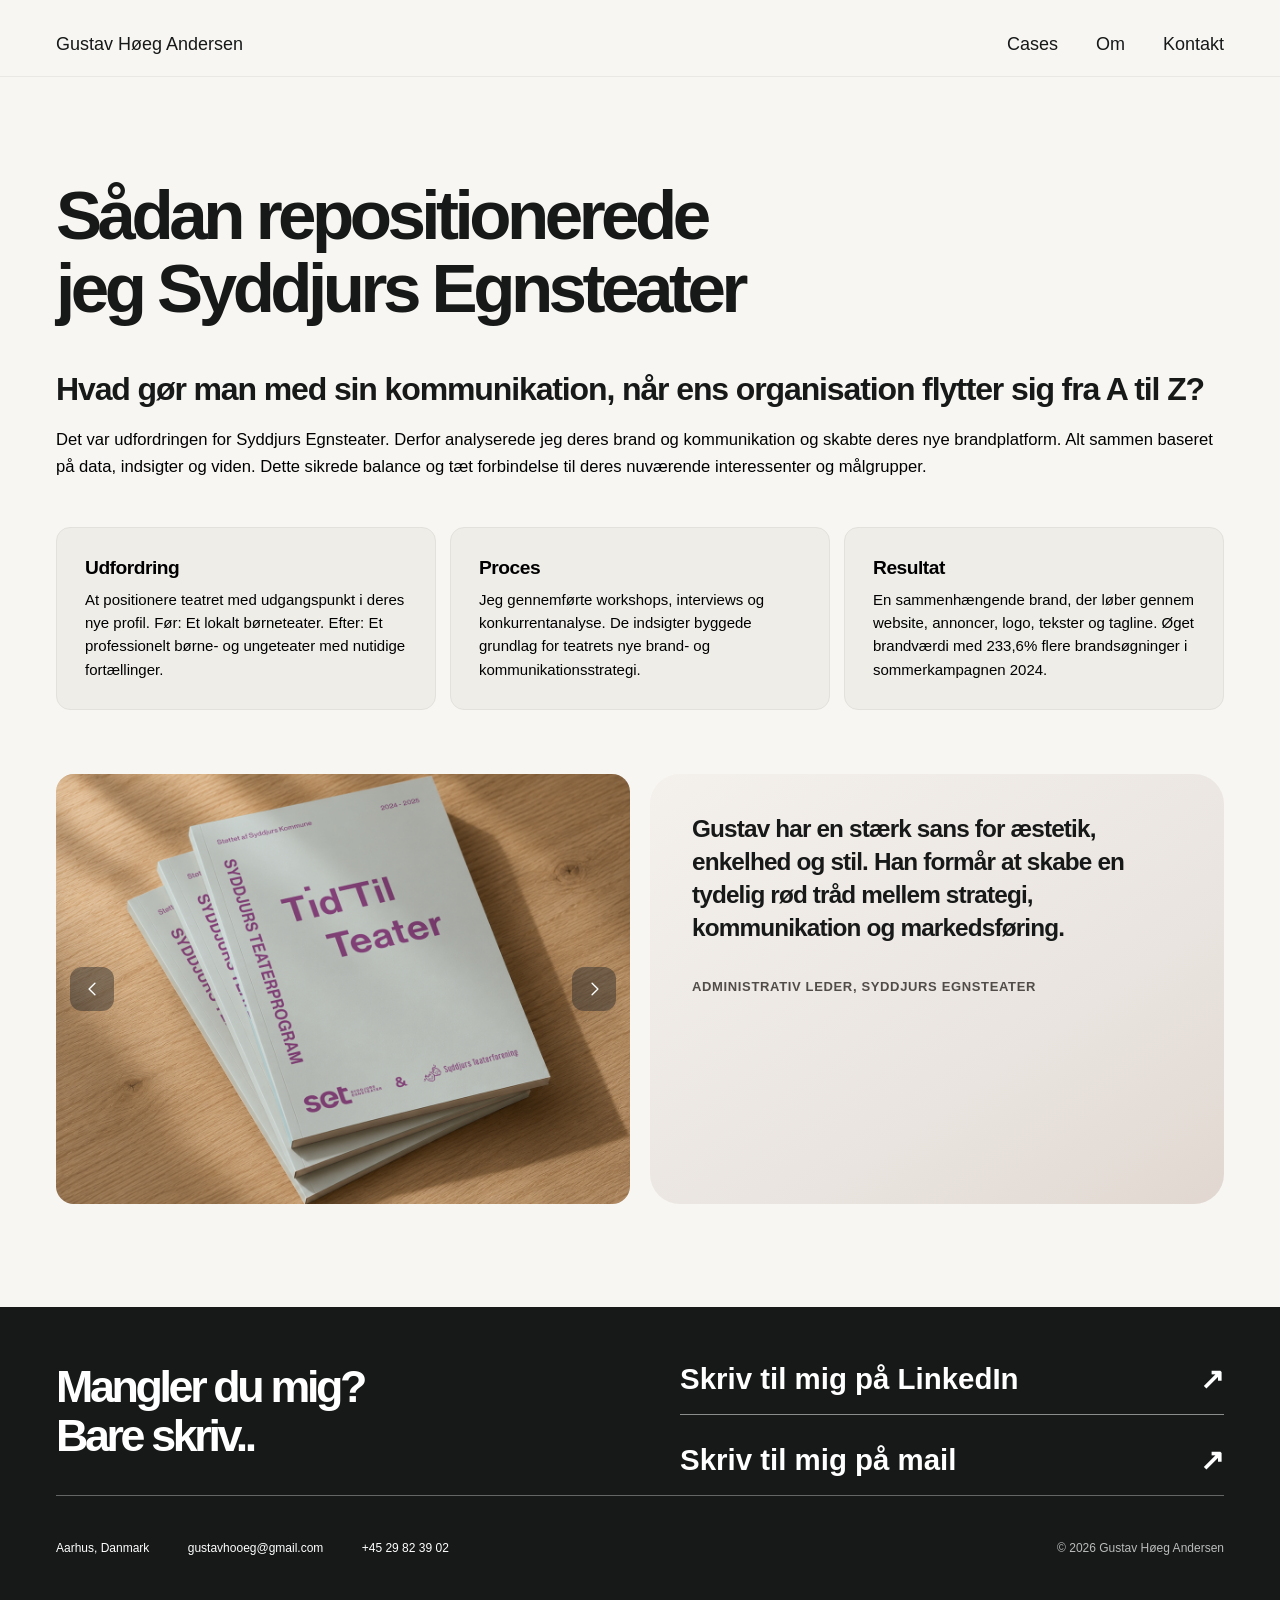
==== syddjurs-egnsteater.html @ 7c71680a "Add files via upload" ====
<!doctype html>
<html lang="da">
  <head>
    <meta charset="utf-8" />
    <meta name="viewport" content="width=device-width, initial-scale=1" />
    <meta name="theme-color" content="#f7f6f2" />
    <meta
      name="description"
      content="Case: Syddjurs Egnsteater – større synlighed og publikumsengagement."
    />
    <title>Syddjurs Egnsteater — Gustav Høeg Andersen</title>
    <link rel="stylesheet" href="styles.css" />
    <link rel="stylesheet" href="case-detail.css" />
    <link rel="stylesheet" href="case-gallery.css" />
    <script src="case-gallery.js" defer></script>
    <script src="script.js" defer></script>
  </head>
  <body>
    <a class="skip-link" href="#main">Gå til indhold</a>

    <!-- Samme header som på forsiden -->
    <header class="site-header">
      <div class="site-width header-inner">
        <a href="index.html" class="brand" aria-label="Gå til forsiden">
          <span class="brand-name">Gustav Høeg Andersen</span>
        </a>
        <button
          class="menu-toggle"
          type="button"
          aria-expanded="false"
          aria-controls="main-navigation"
          aria-label="Åbn menu"
        >
          <span></span><span></span>
        </button>
        <nav id="main-navigation" class="main-nav" aria-label="Hovednavigation">
          <a href="index.html#arbejde">Cases</a>
          <a href="om-mig.html">Om</a>
          <a href="#kontakt">Kontakt</a>
        </nav>
      </div>
    </header>

    <main id="main">
      <!-- Caseintroduktion: samme typografiske retning som heroen på forsiden -->

      <section
        class="case-detail-hero site-width"
        aria-labelledby="case-heading"
      >
        <h1 id="case-heading">
          Sådan repositionerede <br />
          jeg Syddjurs Egnsteater
        </h1>
        <p class="case-detail-intro"></p>
      </section>

      <!-- Fortælling og nøglepunkter: alt ligger før billed- og videogalleriet. -->
      <section
        class="case-detail-story site-width"
        aria-labelledby="case-story-heading"
      >
        <div class="case-detail-story__text">
          <h2 id="case-story-heading">
            Hvad gør man med sin kommunikation, når ens organisation flytter sig
            fra A til Z?
          </h2>
          <p>
            Det var udfordringen for Syddjurs Egnsteater. Derfor analyserede jeg
            deres brand og kommunikation og skabte deres nye brandplatform. Alt
            sammen baseret på data, indsigter og viden. Dette sikrede balance og
            tæt forbindelse til deres nuværende interessenter og målgrupper.
          </p>
        </div>
        <!-- Her kan du fortsætte din egen fortælling i flere <p>-afsnit. -->

        <div class="case-detail-highlights" aria-label="Projektet i korte træk">
          <article class="case-detail-highlight">
            <h3>Udfordring</h3>
            <p>
              At positionere teatret med udgangspunkt i deres nye profil. Før:
              Et lokalt børneteater. Efter: Et professionelt børne- og
              ungeteater med nutidige fortællinger.
            </p>
          </article>

          <article class="case-detail-highlight">
            <h3>Proces</h3>
            <p>
              Jeg gennemførte workshops, interviews og konkurrentanalyse. De
              indsigter byggede grundlag for teatrets nye brand- og
              kommunikationsstrategi.
            </p>
          </article>

          <article class="case-detail-highlight">
            <h3>Resultat</h3>
            <p>
              En sammenhængende brand, der løber gennem website, annoncer, logo,
              tekster og tagline. Øget brandværdi med 233,6% flere
              brandsøgninger i sommerkampagnen 2024.
            </p>
          </article>
        </div>
      </section>

      <!-- Billede og video: pladsholdere, som vi erstatter senere -->
      <section
        class="case-detail-media site-width"
        aria-label="Billeder og video fra projektet"
      >
        <img
          class="case-detail-image"
          src="assets\Syddjurs Egnsteater\set-katalog.png"
          alt="Kampagnemateriale fra Syddjurs Egnsteater"
        />
        <img
          class="case-detail-image"
          src="assets\Syddjurs Egnsteater\set-mulepose.jpg"
          alt="Kampagnemateriale fra Syddjurs Egnsteater"
        />

        <!-- SYDDJURS EGNSTEATER -->
        <figure class="voices-card">
          <blockquote>
            Gustav har en stærk sans for æstetik, enkelhed og stil. Han formår
            at skabe en tydelig rød tråd mellem strategi, kommunikation og
            markedsføring.
          </blockquote>

          <figcaption>Administrativ Leder, Syddjurs Egnsteater</figcaption>
        </figure>
      </section>

      <!-- Samme kontaktsektion og footer som på forsiden -->
      <section
        id="kontakt"
        class="contact-section"
        aria-labelledby="contact-heading"
      >
        <div class="site-width contact-cta-layout">
          <div class="contact-copy">
            <h2 id="contact-heading">Mangler du mig?<br />Bare skriv..</h2>
          </div>
          <div class="contact-cta-links">
            <a
              href="https://www.linkedin.com/in/gustav-h%C3%B8eg-andersen"
              target="_blank"
              rel="noopener noreferrer"
            >
              Skriv til mig på LinkedIn <span aria-hidden="true">↗</span>
            </a>
            <a href="mailto:gustavhooeg@gmail.com">
              Skriv til mig på mail <span aria-hidden="true">↗</span>
            </a>
          </div>
        </div>
        <footer class="site-footer site-width">
          <span>Aarhus, Danmark</span>
          <span>gustavhooeg@gmail.com</span>
          <span>+45 29 82 39 02</span>
          <span class="copyright"
            >© <span class="year">2026</span> Gustav Høeg Andersen</span
          >
        </footer>
      </section>
    </main>
  </body>
</html>
---- styles.css ----
/* ─── GHA. First prototype ────────────────────────────────────────────── */
:root {
  --cream: #f7f6f2;
  --cream-dark: #eae6df;
  --ink: #161918;
  --muted: #636762;
  --line: #d8d8d1;
  --green: #005940;
  --green-dark: #003c2e;
  --blue: #082bdd;
  --lime: #eff06a;
--font: 'Satoshi', Arial, sans-serif;
--sans: 'Satoshi', Arial, sans-serif;
--serif: 'Satoshi', Arial, sans-serif;
  --site-width: 1420px;
}
*, *::before, *::after { box-sizing: border-box; }
html { scroll-behavior: smooth; }
body { margin: 0; background: var(--cream); color: var(--ink); font-family: var(--font); -webkit-font-smoothing: antialiased; }
a { color: inherit; text-decoration: none; }
button, input, textarea { font: inherit; }
button, a { -webkit-tap-highlight-color: transparent; }
:focus-visible { outline: 3px solid #3d6ff2; outline-offset: 4px; }
.site-width { width: min(calc(100% - 112px), var(--site-width)); margin-inline: auto; }
.skip-link { position: absolute; z-index: 1000; top: -80px; left: 16px; background: white; padding: 12px; }
.skip-link:focus { top: 12px; }

/* Navigation */

.site-header {
  position: sticky;
  top: 0;
  z-index: 1000;

  background: rgba(247, 246, 242, 0.92);
  backdrop-filter: blur(16px);
  -webkit-backdrop-filter: blur(16px);

  border-bottom: 1px solid rgba(0, 0, 0, 0.06);
}


.header-inner {
  height: 76px;
  display: flex;
  align-items: center;
  justify-content: space-between;
  border-bottom: none;
   padding-top: 12px;
}

.brand { display: flex; gap: 22px; align-items: center; white-space: nowrap; }
.brand-mark { font-size: 30px; font-weight: 870; letter-spacing: -.09em; line-height: 1; }
.dot { color: var(--green); }
.brand-name {
  border-left: none;
  padding-left: 0;
  font-size: 18px;
  font-weight: 500;
  letter-spacing: normal;
}

.main-nav {display: flex; align-items: center; gap: 38px; font-size: 18px; font-weight: 500;}
.main-nav a:not(.nav-contact) { padding: 12px 0; position: relative; }
.main-nav a:not(.nav-contact)::after { content: ''; display: block; position: absolute; height: 2px; background: var(--green); left: 0; right: 100%; bottom: 7px; transition: right .2s ease; }
.main-nav a:not(.nav-contact):hover::after, .main-nav a[aria-current="page"]::after { right: 0; }
.nav-contact { background: var(--green); color: white; border-radius: 100px; padding: 13px 20px; transition: background .2s ease; }
.nav-contact:hover, .button-green:hover { background: var(--green-dark); }
.menu-toggle { display: none; }

/* Hero */
.hero {
  min-height: 800px;
  padding-block: 50px 70px;
  display: grid;
  grid-template-columns: minmax(0, 1.32fr) minmax(0, 1fr);
  column-gap: clamp(35px, 4vw, 65px);
  align-items: center;
}

.eyebrow, .section-label { text-transform: uppercase; letter-spacing: .155em; font-size: 11px; font-weight: 730; }
.eyebrow { display: flex; align-items: center; gap: 10px; margin-bottom: 35px; }
.small-line { display: inline-block; width: 26px; height: 2px; background: var(--green); }
.hero h1 {
  max-width: 740px;
  font-size: clamp(46px, 4.65vw, 70px);
  line-height: 1.11;
  letter-spacing: -.065em;
  font-weight: 790;
  margin: 0;
}
h1 em, h2 em { font-family: var(--serif); font-weight: 400; letter-spacing: -.055em; }
.punctuation { color: var(--green); }
.hero-intro {
  max-width: 690px;
  font-size: clamp(21px, 2.05vw, 30px);
  line-height: 1.45;
  letter-spacing: -.025em;
  color: #353535;
  margin: 42px 0 54px;
}

.hero-actions {
  display: flex;
  align-items: center;
  gap: 24px;
  flex-wrap: wrap;
}
.button { display: inline-flex; align-items: center; justify-content: center; gap: 28px; border-radius: 999px; padding: 17px 24px; font-size: 14px; font-weight: 680; border: 0; cursor: pointer; transition: transform .2s ease, background .2s ease; white-space: nowrap; }
.button:hover { transform: translateY(-2px); }
.button-green { color: #fff; background: var(--green); }

/* Kontaktknap i hero */

.hero-actions .button {
  padding: 20px 32px;
  border-radius: 12px;
  font-size: clamp(17px, 1.7vw, 24px);
  font-weight: 650;
  gap: 20px;
}

.hero-actions .button-green {
  background: #214b32;
  color: #fff;
}

.hero-actions .button-green:hover {
  background: #163a27;
}

.text-link { font-size: 14px; font-weight: 630; padding: 10px 0; border-bottom: 1px solid currentColor; }
.text-link span { padding-left: 7px; }
.hero-portrait-wrap {
  position: relative;
  width: min(100%, 455px);
  justify-self: end;
}
.portrait-frame {
  position: relative;
  z-index: 2;
  overflow: hidden;
  border-radius: 30px;
  background: transparent;
  height: clamp(450px, 40vw, px);
  transform: none;
  box-shadow: none;
  clip-path: none;
}
.portrait-frame img { display: block; width: 100%; height: 100%; object-fit: cover; object-position: 50% 40%; transform: none; clip-path: none; }
.portrait-accent, .portrait-caption, .hero-portrait-wrap::before, .hero-portrait-wrap::after, .portrait-frame::before, .portrait-frame::after { display: none !important; }


/* Brand / project name proof */
.brands-band { border-top: 1px solid var(--line); border-bottom: 1px solid var(--line); background: #f7f6f2; }
.brands-band .site-width { padding-block: 35px; }
.section-topline { display: flex; justify-content: space-between; align-items: baseline; gap: 25px; }
.section-topline h2 { margin: 0; }
.section-topline p { margin: 0; font: italic 16px var(--serif); color: #505851; }

.brands-list {
  display: grid;
  grid-template-columns: repeat(5, minmax(0, 1fr));
  gap: 0;
  align-items: stretch;
  margin-top: 0;
  width: 100%;
}


.brands-list span {
  position: relative;
  display: flex;
  align-items: center;
  justify-content: center;
  min-height: 50px;
  padding: 0 18px;
  border-right: none;
}


/* Lodrette skillelinjer mellem logoerne */
.brands-list span:not(:last-child)::after {
  content: "";
  position: absolute;
  right: 0;
  top: 50%;
  transform: translateY(-50%);
  width: 1px;
  height: 120px;
  background: #c8c8bf;
}


.brands-list span:first-child { padding-left: 0; }
.brands-list span:last-child { border: 0; padding-right: 0; }

/* Logoer i logovæggen */
.brands-list img {
  display: block;
  width: auto;
  max-width: 100%;
  height: 35px;
  object-fit: contain;
}

/* Numbers */
.numbers { padding-block: 87px 91px; display: grid; grid-template-columns: 1.35fr 1fr 1fr 1fr; gap: 28px; align-items: center; border-bottom: 1px solid var(--line); }
.numbers-intro { padding-right: 10px; }
.numbers-intro h2 { max-width: 390px; font-size: clamp(29px, 3.1vw, 49px); line-height: 1.1; letter-spacing: -.055em; margin: 18px 0 0; }
.number-cell { border-left: 1px solid #b9c0b8; min-height: 130px; padding-left: clamp(15px, 2.6vw, 45px); display: flex; flex-direction: column; justify-content: center; }
.number-cell strong { font: 400 clamp(58px, 6vw, 90px)/1 var(--serif); letter-spacing: -.09em; color: var(--green); }
.number-cell span { font-size: 12px; line-height: 1.5; margin-top: 13px; color: #545e57; }

/* Visual wall */
.work-section {
  padding-block: 0 30px;
  scroll-margin-top: 110px;
}
.work-heading-row { display: flex; justify-content: space-between; align-items: end; padding: 35px 0 40px; margin-bottom: 0; gap: 35px; }
.work-heading-row h2 { font-size: clamp(45px, 5.4vw, 78px); line-height: 1; letter-spacing: -.065em; margin: 0; }
.work-heading-row p { max-width: 340px; line-height: 1.5; color: #5d6760; font-size: 14px; margin: 0 0 5px; }
.work-grid { display: grid; grid-template-columns: repeat(12, minmax(0,1fr)); grid-auto-rows: 265px; gap: 12px; }
.work-tile { overflow: hidden; position: relative; isolation: isolate; display: flex; flex-direction: column; justify-content: space-between; padding: 25px 26px; border-radius: 8px; color: #fff; transition: transform .3s ease, filter .3s ease; }
.work-tile:hover { transform: translateY(-4px); filter: saturate(1.2); }
.work-tile h3 { z-index: 2; font: 400 clamp(32px, 3.3vw, 52px)/.98 var(--serif); letter-spacing: -.055em; margin: 0; }
.work-tile h3 i { font-weight: 400; }
.tile-type, .tile-index { z-index: 2; font-size: 11px; text-transform: uppercase; letter-spacing: .08em; font-weight: 660; }
.tile-index { text-align: right; opacity: .7; }
.tile-theatre { grid-column: span 5; background: linear-gradient(120deg, #270b15 0%, #552023 48%, #110c14 100%); }
.tile-theatre::before { content: ''; position: absolute; z-index: 0; inset: -10%; background: repeating-linear-gradient(90deg, #00000010 0, #ffffff12 24px, #00000012 50px, transparent 79px); filter: blur(13px); transform: rotate(-4deg); }
.tile-ocean { grid-column: span 4; background: radial-gradient(ellipse at 85% 80%, #9dc8bd 0%, transparent 55%), linear-gradient(145deg,#0e2e4b 10%,#3a798a 70%,#123650); }
.tile-ocean::after { content: ''; position: absolute; inset: 20% -30% -60% 0; border: 60px solid #bddad83d; border-radius: 50%; transform: rotate(-12deg); }
.tile-serenity { grid-column: span 3; background: linear-gradient(140deg, #c7d3cb 0%, #6e8573 48%, #1b3d31 100%); }
.tile-serenity::after { content: ''; position: absolute; width: 140%; height: 120%; left: -20%; top: 35%; background: #ffffff16; border-radius: 45%; transform: rotate(-23deg); }
.tile-hotel { grid-column: span 4; background: linear-gradient(150deg,#e4dac7 0%,#9c9589 80%); color: #1d2b23; }
.tile-vinkel { grid-column: span 3; background: #d1a7b9; color: #281b26; }
.tile-vinkel h3 { font-size: clamp(54px,5vw,78px); }
.mini-star { font: 400 38px var(--font); vertical-align: top; margin-left: 8px; }
.tile-artspace { grid-column: span 5; background: linear-gradient(125deg, #111b19, #275d51 55%, #070b09); }
.tile-artspace::after { content: ''; position: absolute; width: 60%; height: 140%; right: -15%; top: -15%; border: 2px solid #dad9cc68; border-radius: 50%; transform: rotate(35deg); }
.work-note { font-size: 12px; color: var(--muted); margin: 18px 0 0; }





/* ─── CASEOVERSIGT – 2 X 2 ─── */

.case-list {
  display: grid;
  grid-template-columns: repeat(2, minmax(0, 1fr));
  gap: 20px;
  width: 100%;
}

.case-item {
  display: block;
  padding: 30px;
  border: none;
  border-radius: 18px;
  overflow: hidden;
  background: #E9E4DF;
}

/* Lidt mere plads til teksten i højre kolonne */
.case-item:nth-child(even) {
  padding-left: 22px;
}

/* Indhold i hver case */
.case-content {
  display: flex;
  flex-direction: column;
  align-items: flex-start;
  min-height: 240px;
  min-width: 0;
}

/* Virksomhedsnavn */
.case-name {
  margin: 0 0 20px;
  font-size: 18px;
  font-weight: 650;
}

/* Caseoverskrift */
.case-title {
  max-width: 550px;
  margin: 0;
  font-size: clamp(28px, 2.7vw, 39px);
  font-weight: 750;
  letter-spacing: -0.05em;
  line-height: 1.1;
  color: #161918;
}

/* CTA – samme placering i alle fire felter */
.case-button {
  display: inline-flex;
  align-items: center;
  gap: 25px;
  margin-top: auto;
  padding: 12px 20px;
  border-radius: 11px;
  background: #003c2e;
  color: #fff;
  font-size: 14px;
  font-weight: 650;
}

.case-button span {
  font-size: 20px;
  line-height: 1;
}


.case-content {
  display: grid;
grid-template-columns: minmax(0, 1fr) 220px;
  grid-template-rows: auto 1fr auto;
  grid-template-areas:
    "name photo"
    "title photo"
    "button photo";
  gap: 14px 25px;
  min-height: 260px;
  min-width: 0;
  align-items: start;
}


.case-name {
  grid-area: name;
  margin: 0;
  font-size: 18px;
  font-weight: 650;
}

.case-title {
  grid-area: title;
  margin: 0;
  font-size: clamp(25px, 2.2vw, 34px);
  font-weight: 750;
  letter-spacing: -0.05em;
  line-height: 1.1;
}


.case-photo {
  display: block;
  grid-area: photo;
  width: 220px;
  height: 240px;
  min-height: 0;
  margin: 0;
  border-radius: 12px;
  background-color: #d9dfda;
  background-size: cover;
  background-position: center;
  background-repeat: no-repeat;
  align-self: center;
}

.case-photo--contribe {
  background-image: url("./assets/case-contribe.jpg");
}

.case-photo--kamstrup {
  background-image: url("./assets/case-kamstrup.png");
}

.case-photo--syddjurs {
  background-image: url("./assets/case-syddjurs.jpg");
}

.case-photo--artspace {
  background-image: url("./assets/case-aarhusartspace.jpg");
}


.case-photo img {
  display: block;
  width: 100%;
  height: 100%;
  object-fit: cover;
}

.case-button {
  grid-area: button;
  display: inline-flex;
  align-items: center;
  gap: 25px;
  justify-self: start;
  align-self: end;
  margin: 0;
  padding: 12px 20px;
  border-radius: 11px;
  background: #003c2e;
  color: #fff;
  font-size: 14px;
  font-weight: 650;
}

.case-button span {
  font-size: 20px;
  line-height: 1;
}


/* Mindre skærme */
@media (max-width: 850px) {
  .case-item {
    grid-template-columns: 1fr;
    gap: 25px;
  }

  .case-photo {
    height: 260px;
  }

  .case-title {
    font-size: 34px;
  }

  .case-button {
    margin-top: 10px;
  }
}


/* Quote */


/* ─── DET SIGER ANDRE ─── */

.voices-section {
  background: #f7f6f2;
  padding: 90px 0 110px;
}

/* Overskrift */
.voices-heading {
  margin: 0 0 50px;
  font-size: clamp(45px, 5vw, 72px);
  font-weight: 750;
  letter-spacing: -0.06em;
  line-height: 1.05;
}

/* Asymmetrisk layout */
.voices-grid {
  display: grid;
  grid-template-columns: 1fr 1fr;
  grid-template-rows: auto auto;
  gap: 20px;
  align-items: stretch;
}

/* Alle tre felter */
.voices-card {
  display: flex;
  flex-direction: column;
  justify-content: flex-start;
  min-width: 0;
  margin: 0;
  padding: 38px 42px;
  border-radius: 30px;

  background: linear-gradient(
    145deg,
    #f4f0ec 0%,
    #e9e4df 65%,
    #e1d7d0 100%
  );
}


/* Contribe – stort kort til højre */
.voices-card--large {
  grid-column: 2;
  grid-row: 1 / 3;
  min-height: 0;
}

/* Kamstrup – øverst til venstre */
.voices-grid > :nth-child(1) {
  grid-column: 1;
  grid-row: 1;
}

/* Syddjurs – nederst til venstre */
.voices-grid > :nth-child(2) {
  grid-column: 1;
  grid-row: 2;
}

/* Ens typografi på citaterne */
.voices-card blockquote,
.voices-placeholder {
  margin: 0;
  font-family: var(--font);
  font-size: clamp(23px, 1.9vw, 29px);
  font-weight: 600;
  letter-spacing: -0.035em;
  line-height: 1.36;
}

/* Afsender */
.voices-card figcaption,
.voices-caption {
  margin: 35px 0 0;
  padding: 0;
  font-size: 13px;
  font-weight: 650;
  letter-spacing: 0.05em;
  text-transform: uppercase;
  color: #514c48;
}

/* Kort på mindre skærme */
@media (max-width: 850px) {
  .voices-grid {
    grid-template-columns: 1fr;
    grid-template-rows: auto;
  }

  .voices-card,
  .voices-card--large {
    grid-row: auto;
    min-height: 300px;
    padding: 30px;
  }
}


.quote-area {
  background: #e9eee7;
  padding: 90px 0 75px;
  position: relative;
}


.quote-heading {
  font-size: clamp(36px, 4vw, 60px);
  font-weight: 750;
  letter-spacing: -0.05em;
  line-height: 1.1;
  margin: 0 0 45px;
}

.quote-grid { display: grid; grid-template-columns: .78fr 1.22fr; gap: 60px; align-items: start; }
.quote-title h2 { margin: 21px 0 0; font-size: clamp(33px, 3.5vw, 53px); line-height: 1.09; letter-spacing: -.06em; }
.quote-card { display: flex; flex-direction: column; justify-content: flex-start; margin: 0; padding: 7px 0 8px; position: relative; border: 0; }
.quote-mark { position: absolute; font: 100px var(--serif); line-height: 1; color: var(--green); opacity: .5; top: -60px; }
.quote-card p { font-family: var(--sans, Arial, sans-serif); font-size: clamp(22px, 2.1vw, 32px); font-style: italic; font-weight: 600; line-height: 1.35; letter-spacing: -.02em; margin: 0; }
.quote-card footer { margin-top: 20px; font-family: var(--sans, Arial, sans-serif); font-size: 12px; font-weight: 600; letter-spacing: .08em; text-transform: uppercase; opacity: .65; }

/* Little nudge */
.linkedin-nudge { min-height: 95px; display: flex; align-items: center; justify-content: flex-start; gap: 28px; border-bottom: 1px solid #d5d3cc; }
.nudge-icon { border: 1px solid #aabcb2; border-radius: 50%; width: 54px; height: 54px; display: grid; place-items: center; font-size: 29px; color: var(--green); }
.linkedin-nudge p { margin: 4px 0; }
.linkedin-nudge p:last-child { font-size: 18px; }
.linkedin-nudge a { margin-left: auto; font-weight: 680; border-bottom: 1px solid currentColor; padding-bottom: 4px; }

/* Optional secondary link block */
.linkedin-nudge .nudge-icon { display: none; }
.linkedin-nudge > div { text-align: left; }
.linkedin-nudge .section-label { display: block; width: fit-content; margin: 0 0 10px; text-align: left; }

/* Contact + footer */
.contact-section { color: #fff; background: #161918;; padding-top: 55px; overflow: hidden; }
.contact-grid { display: grid; grid-template-columns: .92fr 1.08fr; grid-template-areas: "intro form"; align-items: start; gap: 60px; padding-bottom: 100px; }
.contact-copy { grid-area: intro; }
.contact-copy h2 { font-size: clamp(50px, 5.2vw, 83px); line-height: 1; letter-spacing: -.075em; margin: 25px 0; }
.contact-copy h2 em { color: #e3e6cf; }
.contact-copy > p { font-size: 17px; line-height: 1.55; max-width: 430px; opacity: .85; }
.contact-mail { margin-top: 35px; font-size: 15px; display: inline-block; border-bottom: 1px solid #80b5a1; padding-bottom: 9px; }
.contact-form { display: flex; grid-area: form; flex-direction: column; gap: 19px; padding-top: 0; }
.contact-form label { font-size: 12px; font-weight: 630; display: flex; flex-direction: column; gap: 10px; }
.field-pair { display: grid; grid-template-columns: repeat(2,minmax(0,1fr)); gap: 15px; }
.contact-form input, .contact-form textarea { border: 1px solid #9db8aa; padding: 17px 16px; color: #fff; background: #ffffff08; border-radius: 5px; resize: vertical; outline: 0; width: 100%; transition: border-color .2s, background .2s; font-size: 14px; }
.contact-form input:focus, .contact-form textarea:focus { border-color: white; background: #ffffff16; }
.contact-form ::placeholder { color: #d5e1da; opacity: .72; }
.form-actions { display: flex; align-items: center; gap: 20px; justify-content: space-between; }
.form-actions p { max-width: 240px; line-height: 1.4; font-size: 11px; opacity: .75; margin: 0; }
.button-light { background: #f6f3e9; color: #123c30; }
.button-light:hover { background: #e4e5d5; }
.site-footer { min-height: 105px; border-top: 1px solid #ffffff55; display: flex; gap: clamp(20px,3vw,65px); align-items: center; font-size: 12px; }
.site-footer a:not(.footer-brand):hover { text-decoration: underline; }
.footer-brand { font-size: 28px; font-weight: 800; letter-spacing: -.08em; }
.copyright { opacity: .7; margin-left: auto; }

/* Main contact call-to-action links */
.contact-cta-layout { display: grid; grid-template-columns: 1fr 1fr; align-items: start; gap: 80px; }
.contact-cta-layout .contact-copy { grid-area: 1 / 1; }
.contact-cta-layout .contact-cta-links { grid-area: 1 / 2; }
.contact-cta-layout .contact-copy h2 { font-size: clamp(40px, 3.5vw, 60px); line-height: 1.1; margin: 0; }
.contact-cta-links { display: flex; flex-direction: column; gap: 28px; margin-top: 0; }
.contact-cta-links a { display: flex; justify-content: space-between; align-items: center; gap: 20px; padding-bottom: 18px; border-bottom: 1px solid rgba(255,255,255,.5); color: #fff; text-decoration: none; font-size: clamp(21px, 2.3vw, 32px); font-weight: 600; }
.contact-cta-links a:last-child { border-bottom: none; }
.contact-cta-links a:hover { opacity: .65; }

/* About page */
.about-hero { min-height: 670px; display: grid; grid-template-columns: 1fr .74fr; gap: 13%; align-items: center; padding-block: 90px 110px; }
.about-text h1 { font-size: clamp(70px, 8vw, 122px); line-height: .94; letter-spacing: -.075em; margin: 32px 0; }
.about-text .about-lead { font-size: clamp(24px, 2.4vw, 35px); line-height: 1.25; font-weight: 500; letter-spacing: -.035em; }
.about-text p:not(.about-lead) { max-width: 600px; font-size: 17px; line-height: 1.6; color: #4c5851; margin-bottom: 25px; }
.about-photo { border-radius: 48% 45% 23% 40% / 30% 23% 45% 38%; overflow: hidden; max-height: 550px; }
.about-photo img { width: 100%; display: block; height: 100%; object-fit: cover; }
.about-facts { border-top: 1px solid var(--line); display: grid; grid-template-columns: 1fr 1fr; gap: 12%; padding-block: 100px; }
.about-facts h2 { font-size: clamp(42px, 4.2vw, 65px); line-height: 1.05; letter-spacing: -.06em; margin: 20px 0 0; }
.about-facts p { font-size: 19px; line-height: 1.52; margin-top: 0; }
.about-pillars { padding-bottom: 135px; }
.pillar-grid { margin-top: 28px; display: grid; grid-template-columns: repeat(3,1fr); border-top: 1px solid var(--line); }
.pillar-grid article { padding: 36px 45px 28px 0; }
.pillar-grid article + article { border-left: 1px solid var(--line); padding-left: 45px; }
.pillar-grid article span { color: var(--green); font: 28px var(--serif); }
.pillar-grid article h3 { font-size: 27px; letter-spacing: -.035em; margin: 23px 0 12px; }
.pillar-grid article p { max-width: 340px; line-height: 1.6; color: #59625d; }
.about-outro { background: #004733; padding-block: 90px; color: white; }
.about-outro h2 { font-size: clamp(44px,5vw,70px); line-height: 1.03; letter-spacing: -.055em; margin: 24px 0; }
.about-outro em { color: #dce5dd; }
.about-footer { background: #003b2c; color: #fff; }
.about-footer .site-width { display: flex; justify-content: space-between; align-items: center; gap: 30px; min-height: 85px; font-size: 12px; }
.about-footer .site-width a:first-child { font-size: 22px; font-weight: 820; }


/* Ydelsessektion – spacing */

.expertise-section {
  padding: 35px 0 0px;
  background: #f7f6f2;
}

/* Streg over introduktionsteksten */
.expertise-intro {
  display: block;
  width: 100%;
  padding-top: 0px;
  margin-bottom: 15px;
}

/* Fjern ekstra luft efter sidste afsnit */
.expertise-lead p:last-child {
  margin-bottom: 0;
}

.expertise-tags {
  display: flex;
  flex-wrap: wrap;
  gap: 10px;
  margin-top: 0;
}

/* Introduktion – fuld bredde */

.expertise-intro {
  display: block;
  width: 100%;
  margin-bottom: 55px;
}

.expertise-intro .expertise-lead {
  display: block;
  width: 100%;
  max-width: none;
  font-size: clamp(17px, 1.5vw, 21px);
  line-height: 1.5;
}

.expertise-intro .expertise-lead p {
  width: 100%;
  max-width: none;
}


.expertise-intro h2 {
  margin: 0px 0 35px;
  font-size: clamp(48px, 5.5vw, 86px);
  line-height: 1.02;
  letter-spacing: -.055em;
}

.expertise-lead {
  max-width: 520px;
  font-size: clamp(17px, 1.5vw, 21px);
  line-height: 1.5;
}

.expertise-lead p {
  margin: 0 0 20px;
}

/* De tre bokse */

.expertise-cards {
  display: grid;
  grid-template-columns: repeat(3, minmax(0, 1fr));
  gap: 16px;
}

.expertise-card {
  min-height: 400px;
  padding: 30px;
  display: flex;
  flex-direction: column;
  background: #eeece6;
  border-radius: 5px;
}

.expertise-card:nth-child(2) {
  background: #e9eeec;
}

.expertise-card:nth-child(3) {
  background: #eae8e3;
}

.expertise-number {
  font-size: 11px;
  font-weight: 700;
  letter-spacing: .09em;
  margin-bottom: 24px;
}

.expertise-card h3 {
  font-size: clamp(26px, 2.6vw, 39px);
  line-height: 1.1;
  letter-spacing: -.04em;
  margin: 0;
}

.expertise-card p {
  font-size: 16px;
  line-height: 1.55;
  margin: auto 0 0;
  padding-top: 48px;
}

/* Kompetencer */

.expertise-skills {
  margin: 0 0 38px;
  padding-top: 22px;
}

.expertise-tags {
  display: flex;
  flex-wrap: wrap;
  gap: 10px;
  margin-top: 0;
}

.expertise-tags span {
  padding: 9px 14px;
  border: 1px solid #c9c9c3;
  border-radius: 30px;
  font-size: 13px;
  font-weight: 500;
}

@media (max-width: 1150px) {
  .site-width { width: min(calc(100% - 70px), var(--site-width)); }
  .hero { grid-template-columns: 1.15fr .85fr; gap: 38px; }
  .hero h1 { font-size: clamp(49px,5.2vw,73px); }
  .portrait-frame { height: 470px; }
  .numbers { gap: 10px; }
}
@media (max-width: 850px) {
  .site-width { width: min(calc(100% - 44px), var(--site-width)); }
  .header-inner { height: 78px; }
  .hero { min-height: 0; padding-block: 72px; gap: 56px; grid-template-columns: 1fr; }
  .hero h1 { font-size: clamp(53px, 9vw, 86px); max-width: 730px; }
  .hero-intro { max-width: 650px; }
  .hero-portrait-wrap { justify-self: center; width: 72%; }
  .portrait-frame { height: auto; aspect-ratio: 1.1; }
  .portrait-frame img { object-position: center 34%; }
  .numbers { grid-template-columns: 1fr 1fr; gap: 38px; }
  .numbers-intro { align-self: center; }
  .number-cell { min-height: 100px; }
  .work-grid { grid-auto-rows: 235px; }
  .work-tile { grid-column: span 6; }
  .work-heading-row { align-items: start; }
  .quote-grid { grid-template-columns: 1fr; gap: 60px; }
  .contact-grid { grid-template-columns: 1fr; grid-template-areas: "intro" "form"; gap: 35px; }
  .contact-cta-layout { grid-template-columns: 1fr; gap: 35px; }
  .contact-cta-layout .contact-copy { grid-area: 1 / 1; }
  .contact-cta-layout .contact-cta-links { grid-area: 2 / 1; }
  .brands-list { grid-template-columns: repeat(2, minmax(0, 1fr)); }
  .expertise-section { padding: 60px 0 35px; }
  .expertise-intro { grid-template-columns: 1fr; gap: 25px; }
  .expertise-cards { grid-template-columns: 1fr; }
  .expertise-card { min-height: 300px; }
  .site-footer { flex-wrap: wrap; gap: 25px; padding-block: 26px; }
  .about-hero { grid-template-columns: 1fr; gap: 60px; padding-block: 76px; }
  .about-photo { width: 55%; max-height: 460px; }
  .about-facts { gap: 7%; }
@media (max-width: 600px) {
  .site-width { width: calc(100% - 36px); }
  .header-inner { height: 72px; }
  .brand-mark { font-size: 27px; }
  .brand-name { padding-left: 13px; margin-left: 0; font-size: 11px; }
  .brand { gap: 13px; }
  .menu-toggle { display: flex; width: 44px; height: 44px; border: 1px solid #c1c7c1; border-radius: 50%; background: none; align-items: center; justify-content: center; flex-direction: column; gap: 5px; cursor: pointer; }
  .menu-toggle span { width: 18px; height: 1.5px; background: var(--ink); }
  .main-nav { display: none; background: var(--cream); position: absolute; top: 72px; left: 0; right: 0; flex-direction: column; align-items: stretch; gap: 8px; padding: 15px 20px 25px; border-bottom: 1px solid var(--line); box-shadow: 0 15px 20px #00000008; }
  .main-nav.is-open { display: flex; }
  .main-nav a { padding: 15px !important; }
  .main-nav a.nav-contact { text-align: center; }
  .hero { padding-block: 49px 76px; gap: 45px; }
  .eyebrow { font-size: 9px; gap: 7px; margin-bottom: 24px; line-height: 1.5; }
  .hero h1 { font-size: clamp(45px, 12vw, 64px); }
  .hero-intro { font-size: 16px; margin: 24px 0; }
  .hero-actions { gap: 20px; }
  .button { padding: 15px 19px; font-size: 13px; }
  .hero-portrait-wrap { width: 87%; }
  .portrait-frame { aspect-ratio: .98; }
  .section-topline { flex-direction: column; gap: 9px; }
  .brands-list { grid-template-columns: repeat(2,minmax(0,1fr)); row-gap: 0; margin-top: 0; }
  .brands-list span { border: 0; border-bottom: 1px solid var(--line); min-height: 61px; font-size: 13px; }
  .brands-list span:nth-child(odd) { border-right: 1px solid var(--line); }
  .brands-list span:last-child { border-bottom: 0; }
  .numbers { padding-block: 65px; grid-template-columns: repeat(2,1fr); gap: 25px; }
  .numbers-intro h2 { font-size: 37px; }
  .number-cell { min-height: 110px; padding-left: 15px; }
  .number-cell strong { font-size: 58px; }
  .number-cell span { font-size: 11px; }
  .work-section { padding-block: 0 80px; }
  .work-heading-row { display: block; }
  .work-heading-row h2 { font-size: 54px; }
  .work-heading-row p { margin: 22px 0 0; }
  .work-grid { grid-template-columns: repeat(2,1fr); grid-auto-rows: 195px; gap: 8px; }
  .work-tile { grid-column: span 1; padding: 16px; }
  .work-tile h3 { font-size: 30px; }
  .tile-ocean h3 { font-size: 24px; }
  .tile-vinkel h3 { font-size: 32px; }
  .tile-type, .tile-index { font-size: 9px; }
  .quote-title h2 { font-size: 38px; }
  .quote-card p { font-size: 22px; }
  .linkedin-nudge { padding-block: 25px; align-items: flex-start; flex-wrap: wrap; min-height: auto; }
  .linkedin-nudge a { margin-left: 80px; }
  .contact-grid { padding-bottom: 60px; }
  .contact-copy h2 { font-size: 54px; }
  .field-pair { grid-template-columns: 1fr; }
  .form-actions { align-items: flex-start; flex-direction: column; }
  .site-footer { justify-content: space-between; align-items: flex-start; }
  .copyright { width: 100%; margin-left: 0; }
  .about-hero { padding-block: 57px; }
  .about-text h1 { font-size: 74px; }
  .about-text .about-lead { font-size: 26px; }
  .about-photo { width: 86%; }
  .about-facts { grid-template-columns: 1fr; padding-block: 65px; gap: 22px; }
  .about-facts h2 { font-size: 45px; }
  .about-facts p { font-size: 17px; }
  .pillar-grid { grid-template-columns: 1fr; }
  .pillar-grid article, .pillar-grid article + article { border-left: 0; border-bottom: 1px solid var(--line); padding: 28px 0; }
  .about-pillars { padding-bottom: 75px; }
  .about-outro { padding-block: 70px; }
  .about-footer .site-width { flex-wrap: wrap; padding-block: 20px; gap: 20px; }
}
@media (max-width: 768px) {
  .quote-grid { gap: 40px; }
}

@media (prefers-reduced-motion: reduce) {
  html { scroll-behavior: auto; }
  *, *::before, *::after { animation-duration: .01ms !important; transition-duration: .01ms !important; }
}
---- case-detail.css ----
/* Fælles styling for alle fire caseundersider. Ændrer ikke forsidens styling. */

.case-detail-hero {
  padding-top: clamp(70px, 8vw, 115px);
  padding-bottom: 10px;
}

.case-detail-hero h1 {
  max-width: 1100px;
  margin: 0;
  font-size: clamp(50px, 5.4vw, 82px);
  font-weight: 790;
  line-height: 1.05;
  letter-spacing: -0.065em;
}

.case-detail-intro {
  max-width: 850px;
  margin: 35px 0 0;
  color: #000000;
  font-size: clamp(21px, 2.05vw, 30px);
  line-height: 1.45;
  letter-spacing: -0.025em;
}

/* Fortælling og kort – kan genbruges på alle caseundersider. */
.case-detail-story {
  padding-bottom: clamp(40px, 5vw, 64px);
}

.case-detail-story__text {
  max-width: 1200px;
}

.case-detail-story__text h2 {
  margin: 0 0 18px;
  font-size: clamp(26px, 2.6vw, 32px);
  font-weight: 700;
  line-height: 1.2;
  letter-spacing: -0.035em;
}

.case-detail-story__text p {
  margin: 0 0 18px;
  color: #000000;
  font-size: clamp(16px, 1.3vw, 18px);
  line-height: 1.65;
  letter-spacing: 0;
}

.case-detail-story__text p:last-child {
  margin-bottom: 0;
}

.case-detail-highlights {
  display: grid;
  grid-template-columns: repeat(3, minmax(0, 1fr));
  gap: 14px;
  margin-top: clamp(30px, 4vw, 46px);
}

.case-detail-highlight {
  min-width: 0;
  padding: clamp(20px, 2.2vw, 28px);
  background: #eeede8;
  border: 1px solid #e3e1db;
  border-radius: 14px;
}

.case-detail-highlight__number {
  display: block;
  margin-bottom: 20px;
  color: #74786e;
  font-size: 12px;
  font-weight: 600;
  letter-spacing: 0.05em;
}

.case-detail-highlight h3 {
  margin: 0 0 9px;
  color: #000000;
  font-size: clamp(18px, 1.5vw, 21px);
  font-weight: 700;
  line-height: 1.2;
  letter-spacing: -0.025em;
}

.case-detail-highlight p {
  margin: 0;
  color: #000000;
  font-size: 15px;
  line-height: 1.55;
}

.case-detail-media {
  display: grid;
  grid-template-columns: repeat(2, minmax(0, 1fr));
  gap: 20px;
  padding-bottom: clamp(75px, 8vw, 115px);
}

.case-detail-image {
  display: block;
  width: 100%;
  aspect-ratio: 4 / 3;
  object-fit: cover;
  border-radius: 18px;
}

.case-detail-placeholder {
  aspect-ratio: 4 / 3;
  min-width: 0;
  border-radius: 18px;
  padding: clamp(20px, 3vw, 35px);
  display: flex;
  flex-direction: column;
  justify-content: space-between;
}

.case-detail-placeholder--image {
  background: #e9e4df;
  color: #161918;
}

.case-detail-placeholder--video {
  background: #202522;
  color: #fff;
}

.case-detail-placeholder__type {
  font-size: 12px;
  font-weight: 700;
  letter-spacing: 0.09em;
}

.case-detail-placeholder__caption {
  font-size: clamp(18px, 1.5vw, 24px);
  font-weight: 580;
  letter-spacing: -0.025em;
}

.case-detail-placeholder__play {
  align-self: center;
  display: grid;
  place-items: center;
  width: 68px;
  height: 68px;
  border: 1px solid rgba(255, 255, 255, 0.6);
  border-radius: 50%;
  font-size: 23px;
  padding-left: 4px;
}

/* Tilpasning til smallere skærme – ændrer kun casens egen styling */
@media (max-width: 750px) {
  .case-detail-hero { padding-top: 70px; padding-bottom: 36px; }
  .case-detail-highlights { grid-template-columns: 1fr; gap: 12px; }
  .case-detail-highlight { padding: 20px 22px; }
  .case-detail-highlight__number { margin-bottom: 10px; }
  .case-detail-media { grid-template-columns: 1fr; gap: 15px; padding-bottom: 95px; }
  .case-detail-placeholder { aspect-ratio: 4 / 3; }
}
---- case-gallery.css ----
/* ÉT synligt billede ad gangen på caseundersiderne.
   Ingen regler for forsiden eller .case-item / .case-photo. */
.case-detail-media .case-gallery-slider {
  position: relative;
  width: 100%;
  min-width: 0;
  aspect-ratio: 4 / 3;
  overflow: hidden;
  border-radius: 18px;
  background: #e9e4df;
}

.case-gallery-slider__stage,
.case-gallery-slider__open {
  display: block;
  width: 100%;
  height: 100%;
}

.case-gallery-slider__stage {
  position: relative;
  overflow: hidden;
  touch-action: pan-y pinch-zoom;
}

.case-gallery-slider__open {
  position: absolute;
  inset: 0;
  appearance: none;
  border: 0;
  padding: 0;
  margin: 0;
  background: transparent;
  cursor: zoom-in;
}

.case-gallery-slider__open[hidden] {
  display: none;
}

.case-detail-media .case-gallery-slider .case-detail-image {
  display: block;
  width: 100%;
  height: 100%;
  aspect-ratio: auto;
  object-fit: cover;
  object-position: center;
  border-radius: 0;
  pointer-events: none;
}

/* Pilene ligger midt på billedets højde – én i hver side. */
.case-gallery-slider__arrow {
  appearance: none;
  position: absolute;
  z-index: 2;
  top: 50%;
  transform: translateY(-50%);
  display: grid;
  place-items: center;
  width: 44px;
  height: 44px;
  border: 0;
  border-radius: 12px;
  background: rgba(45, 45, 45, .48);
  color: #fff;
  padding: 0;
  transition: background-color 180ms ease, scale 180ms ease;
  line-height: 1;
  cursor: pointer;
}
.case-gallery-slider__arrow--prev { left: 14px; }
.case-gallery-slider__arrow--next { right: 14px; }
.case-gallery-slider__arrow[hidden] { display: none; }


.case-gallery-slider__arrow:focus-visible,
.case-gallery-slider__open:focus-visible {
  outline: 3px solid #27684c;
  outline-offset: -4px;
}

/* Hvis kun galleriet er i sektionen, centreres den ene boks. */
.case-detail-media > .case-gallery-slider:only-child {
  grid-column: 1 / -1;
  max-width: 760px;
  justify-self: center;
}

/* Valgfri stor visning ved klik på selve billedet. */
.case-lightbox {
  position: fixed;
  inset: 0;
  box-sizing: border-box;
  width: min(1260px, calc(100vw - 32px));
  max-width: none;
  max-height: calc(100dvh - 32px);
  margin: auto;
  padding: 54px 64px 26px;
  border: 0;
  border-radius: 18px;
  background: #161918;
  color: #fff;
  overflow: hidden;
}
.case-lightbox::backdrop { background: rgba(0, 0, 0, .85); }
.case-lightbox[open] {
  display: flex;
  align-items: center;
  justify-content: center;
}
.case-lightbox__figure {
  min-width: 0;
  margin: 0;
  text-align: center;
  touch-action: pan-y;
}
.case-lightbox__image {
  display: block;
  max-width: 100%;
  max-height: calc(100dvh - 150px);
  width: auto;
  height: auto;
  margin-inline: auto;
  object-fit: contain;
}
.case-lightbox__close,
.case-lightbox__arrow {
  appearance: none;
  border: 0;
  background: transparent;
  color: #fff;
  cursor: pointer;
}
.case-lightbox__close {
  position: absolute;
  top: 12px;
  right: 18px;
  font-size: 32px;
  line-height: 1;
  padding: 6px 8px;
}
.case-lightbox__arrow {
  position: absolute;
  top: 50%;
  transform: translateY(-50%);
  display: grid;
  place-items: center;
  width: 44px;
  height: 44px;
  padding: 0;
  border-radius: 12px;
  background: rgba(45, 45, 45, .48);
  z-index: 2;
  transition: background-color 180ms ease, scale 180ms ease;
  line-height: 1;
}
.case-lightbox__arrow--prev { left: 9px; }
.case-lightbox__arrow--next { right: 9px; }
.case-lightbox__arrow[hidden] { display: none; }
.case-lightbox__close:focus-visible,
.case-lightbox__arrow:focus-visible {
  outline: 2px solid #fff;
  outline-offset: 2px;
  border-radius: 5px;
}

@media (max-width: 650px) {
  .case-gallery-slider__arrow { width: 44px; height: 44px; }
  .case-gallery-slider__arrow--prev { left: 9px; }
  .case-gallery-slider__arrow--next { right: 9px; }
  .case-lightbox {
    width: calc(100vw - 16px);
    padding: 48px 52px 22px;
    border-radius: 10px;
  }
  .case-lightbox__arrow { width: 44px; height: 44px; }
  .case-lightbox__arrow--prev { left: 3px; }
  .case-lightbox__arrow--next { right: 3px; }
  .case-lightbox__close { right: 9px; }
}

.case-gallery-slider__arrow svg, .case-lightbox__arrow svg { display: block; pointer-events: none; }
@media (hover: hover) {
  .case-gallery-slider__arrow:hover, .case-lightbox__arrow:hover { background: rgba(45, 45, 45, .48); }
}
.case-gallery-slider__arrow:active, .case-lightbox__arrow:active { scale: .95; }
@media (prefers-reduced-motion: reduce) {
  .case-gallery-slider__arrow, .case-lightbox__arrow { transition: none; }
}

/* Neutral, transparent navigation med præcist centrerede pile. */
.case-detail-media .case-gallery-slider__arrow,
.case-lightbox .case-lightbox__arrow {
  box-sizing: border-box;
  display: grid;
  place-items: center;
  padding: 0;
  margin: 0;
  border: 0;
  border-radius: 12px;
  background: rgba(45, 45, 45, .48);
  color: #fff;
  line-height: 1;
}
.case-detail-media .case-gallery-slider__arrow:is(:hover, :active, :focus-visible),
.case-lightbox .case-lightbox__arrow:is(:hover, :active, :focus-visible) {
  background: rgba(45, 45, 45, .48);
  color: #fff;
}
.case-detail-media .case-gallery-slider__arrow[hidden],
.case-lightbox .case-lightbox__arrow[hidden] { display: none; }
.case-gallery-slider__arrow svg,
.case-lightbox__arrow svg {
  position: absolute;
  top: 50%;
  left: 50%;
  transform: translate(-50%, -50%);
  width: 20px;
  height: 20px;
  margin: 0;
  padding: 0;
  display: block;
  pointer-events: none;
}

/* Sort hover på enheder med mus; pilen forbliver centreret. */
@media (hover: hover) {
  .case-detail-media .case-gallery-slider__arrow:hover,
  .case-lightbox .case-lightbox__arrow:hover {
    background: #000;
    color: #fff;
  }
}

.case-gallery-slider__arrow svg,
.case-lightbox__arrow svg {
  top: 50%;
  left: 50%;
  transform: translate(-50%, -50%);
}

.case-gallery-slider__arrow--next svg,
.case-lightbox__arrow--next svg {
  margin-left: 0.5px;
}

.case-gallery-slider__arrow--prev svg,
.case-lightbox__arrow--prev svg {
  margin-left: -0.5px;
}
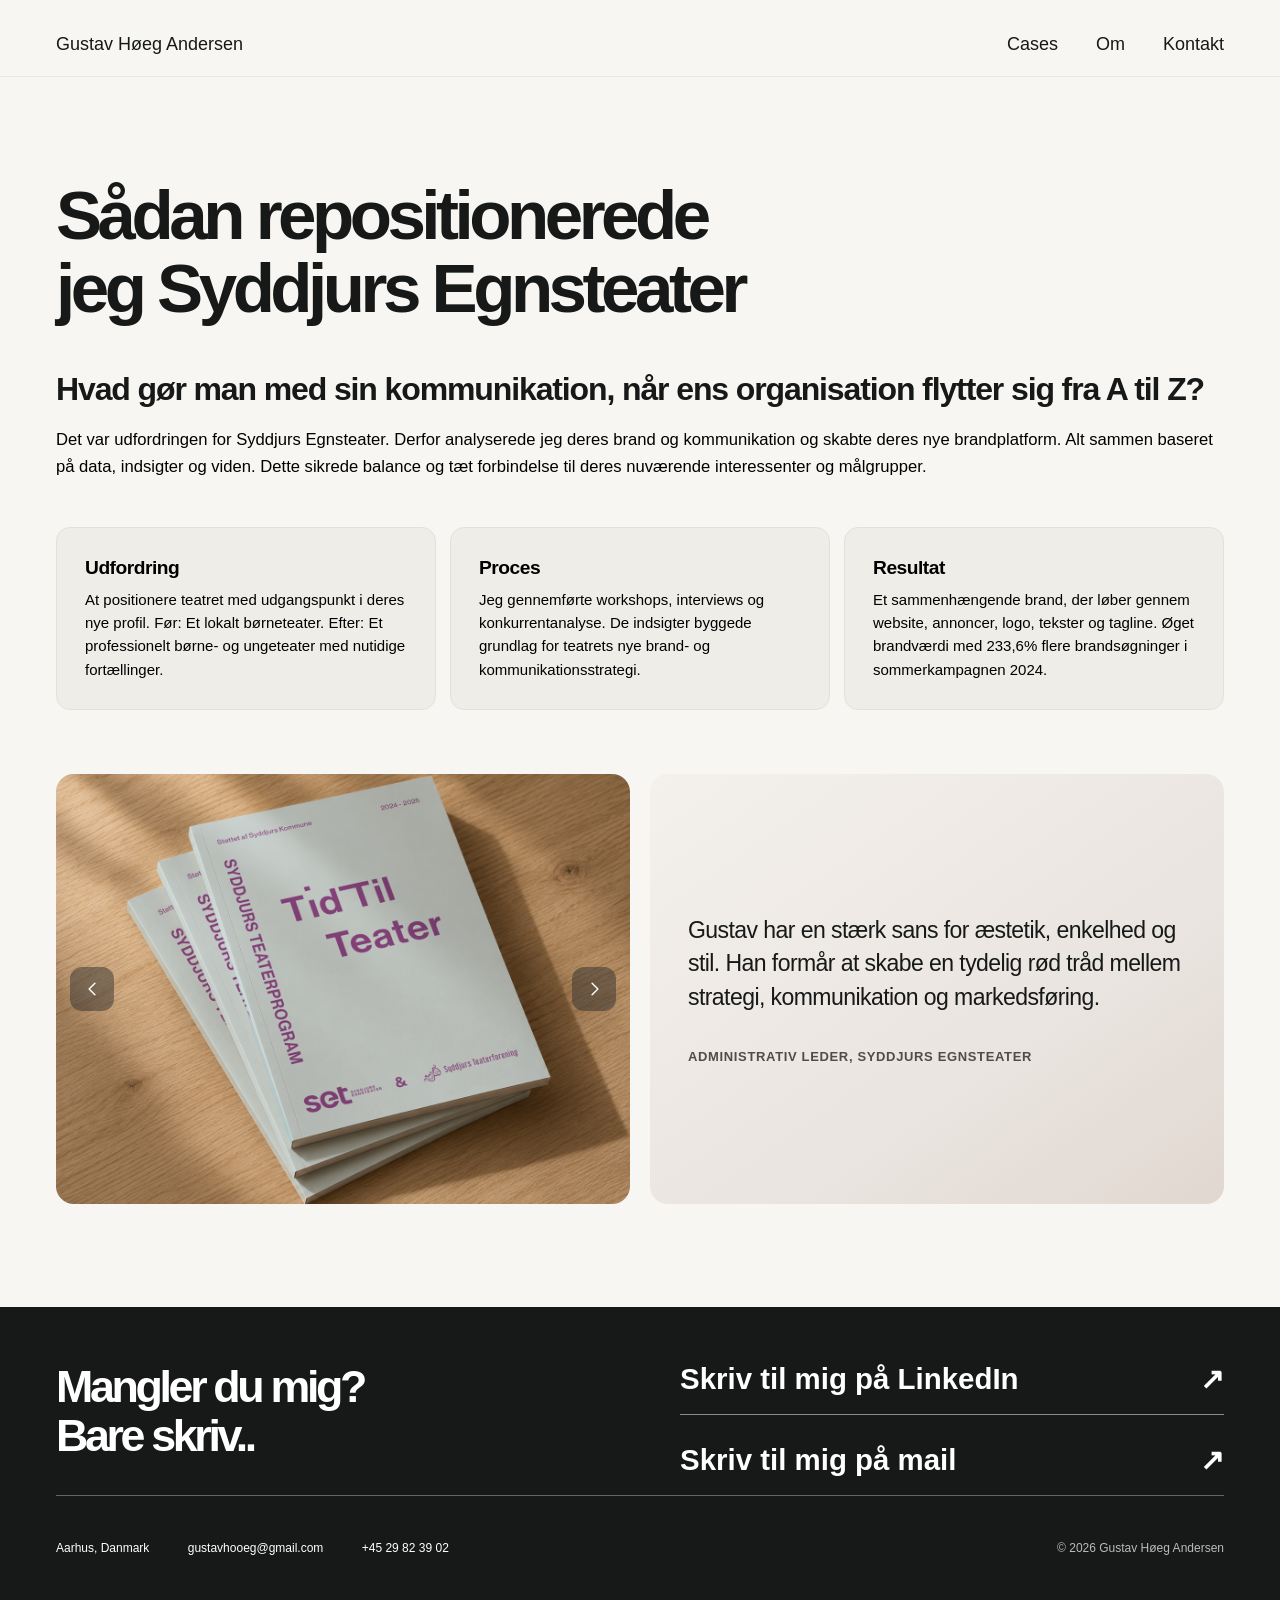
==== commit 6e11edff: "Add files via upload" ====
--- a/syddjurs-egnsteater.html
+++ b/syddjurs-egnsteater.html
@@ -96,7 +96,7 @@
           <article class="case-detail-highlight">
             <h3>Resultat</h3>
             <p>
-              En sammenhængende brand, der løber gennem website, annoncer, logo,
+              Et sammenhængende brand, der løber gennem website, annoncer, logo,
               tekster og tagline. Øget brandværdi med 233,6% flere
               brandsøgninger i sommerkampagnen 2024.
             </p>
--- a/case-detail.css
+++ b/case-detail.css
@@ -99,6 +99,21 @@
   padding-bottom: clamp(75px, 8vw, 115px);
 }
 
+/* Testimonial på caseundersider */
+.case-detail-media .voices-card blockquote,
+.case-detail-media .voices-card blockquote p {
+  font-size: clamp(18px, 1.8vw, 24px);
+  line-height: 1.45;
+  letter-spacing: -0.025em;
+  font-weight: 500;
+}
+
+.case-detail-media .voices-card {
+  border-radius: 18px;
+  padding: clamp(24px, 3vw, 38px);
+  justify-content: center;
+}
+
 .case-detail-image {
   display: block;
   width: 100%;
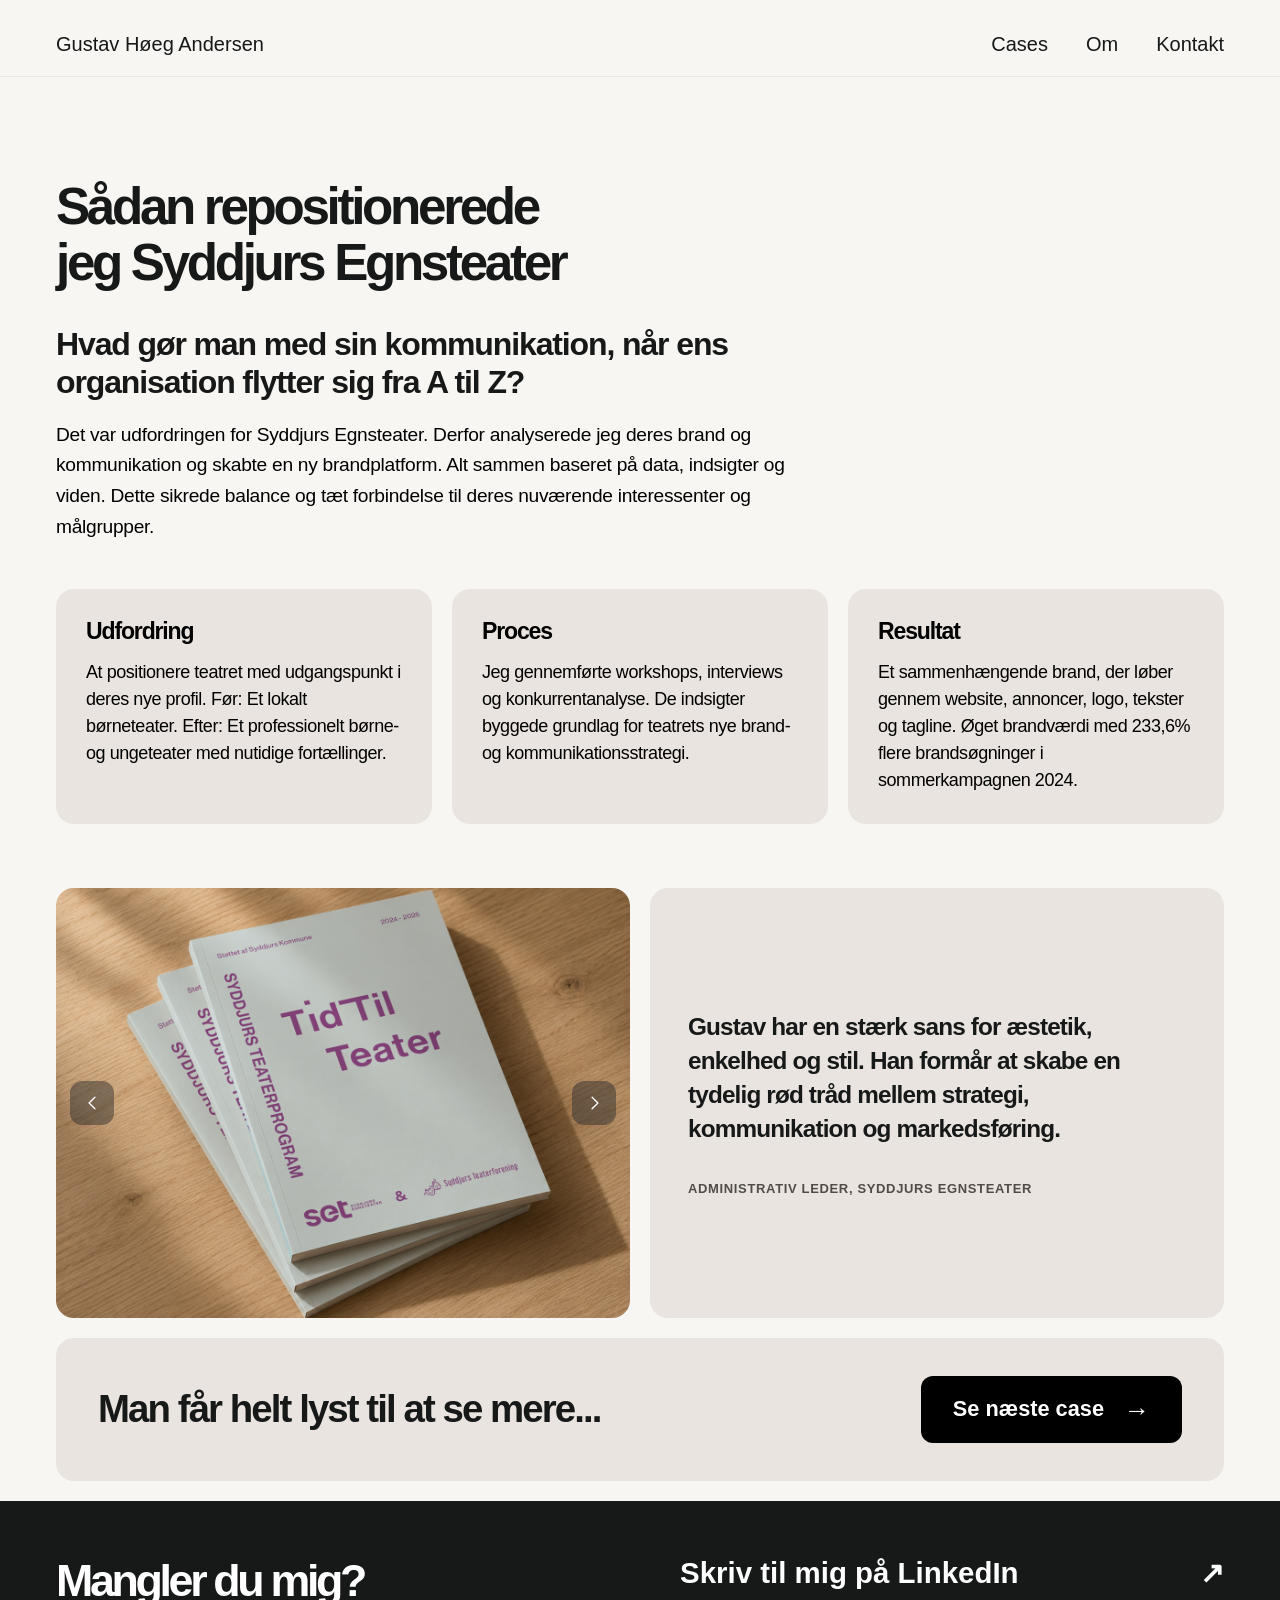
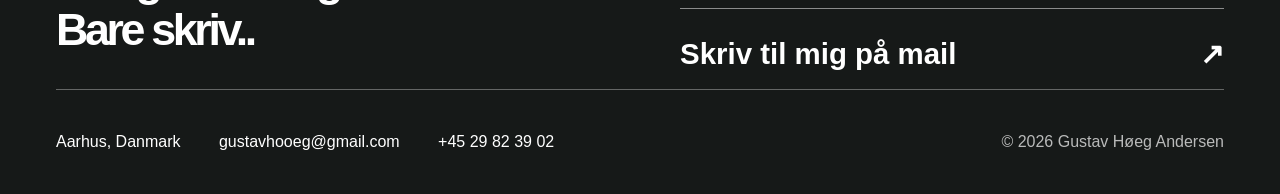
==== commit b691a9b7: "Add files via upload" ====
--- a/syddjurs-egnsteater.html
+++ b/syddjurs-egnsteater.html
@@ -67,7 +67,7 @@
           </h2>
           <p>
             Det var udfordringen for Syddjurs Egnsteater. Derfor analyserede jeg
-            deres brand og kommunikation og skabte deres nye brandplatform. Alt
+            deres brand og kommunikation og skabte en ny brandplatform. Alt
             sammen baseret på data, indsigter og viden. Dette sikrede balance og
             tæt forbindelse til deres nuværende interessenter og målgrupper.
           </p>
@@ -132,6 +132,16 @@
         </figure>
       </section>
 
+      <section class="case-next-section">
+        <div class="site-width">
+          <a href="kamstrup.html" class="case-next">
+            <h2>Man får helt lyst til at se mere...</h2>
+
+            <span class="case-button"> Se næste case <span>→</span> </span>
+          </a>
+        </div>
+      </section>
+
       <!-- Samme kontaktsektion og footer som på forsiden -->
       <section
         id="kontakt"
--- a/styles.css
+++ b/styles.css
@@ -5,7 +5,7 @@
   --ink: #161918;
   --muted: #636762;
   --line: #d8d8d1;
-  --green: #005940;
+  --green: #000000;
   --green-dark: #003c2e;
   --blue: #082bdd;
   --lime: #eff06a;
@@ -55,12 +55,12 @@
 .brand-name {
   border-left: none;
   padding-left: 0;
-  font-size: 18px;
+  font-size: 20px;
   font-weight: 500;
   letter-spacing: normal;
 }
 
-.main-nav {display: flex; align-items: center; gap: 38px; font-size: 18px; font-weight: 500;}
+.main-nav {display: flex; align-items: center; gap: 38px; font-size: 20px; font-weight: 500;}
 .main-nav a:not(.nav-contact) { padding: 12px 0; position: relative; }
 .main-nav a:not(.nav-contact)::after { content: ''; display: block; position: absolute; height: 2px; background: var(--green); left: 0; right: 100%; bottom: 7px; transition: right .2s ease; }
 .main-nav a:not(.nav-contact):hover::after, .main-nav a[aria-current="page"]::after { right: 0; }
@@ -70,8 +70,8 @@
 
 /* Hero */
 .hero {
-  min-height: 800px;
-  padding-block: 50px 70px;
+  min-height: 0px;
+  padding-block: 50px 75px;
   display: grid;
   grid-template-columns: minmax(0, 1.32fr) minmax(0, 1fr);
   column-gap: clamp(35px, 4vw, 65px);
@@ -92,12 +92,13 @@
 h1 em, h2 em { font-family: var(--serif); font-weight: 400; letter-spacing: -.055em; }
 .punctuation { color: var(--green); }
 .hero-intro {
-  max-width: 690px;
-  font-size: clamp(21px, 2.05vw, 30px);
-  line-height: 1.45;
-  letter-spacing: -.025em;
-  color: #353535;
-  margin: 42px 0 54px;
+    max-width: 690px;
+    font-size: clamp(21px, 2.05vw, 30px);
+    font-weight: 500;
+    line-height: 1.4;
+    letter-spacing: -.025em;
+    color: #000000;
+    margin: 42px 0 54px;
 }
 
 .hero-actions {
@@ -121,12 +122,12 @@
 }
 
 .hero-actions .button-green {
-  background: #214b32;
+  background: #000000;
   color: #fff;
 }
 
 .hero-actions .button-green:hover {
-  background: #163a27;
+  background: #74786e;
 }
 
 .text-link { font-size: 14px; font-weight: 630; padding: 10px 0; border-bottom: 1px solid currentColor; }
@@ -134,7 +135,7 @@
 .hero-portrait-wrap {
   position: relative;
   width: min(100%, 455px);
-  justify-self: end;
+  justify-self: center;
 }
 .portrait-frame {
   position: relative;
@@ -142,7 +143,7 @@
   overflow: hidden;
   border-radius: 30px;
   background: transparent;
-  height: clamp(450px, 40vw, px);
+  height: clamp(500px, 40vw, 0px);
   transform: none;
   box-shadow: none;
   clip-path: none;
@@ -152,48 +153,55 @@
 
 
 /* Brand / project name proof */
-.brands-band { border-top: 1px solid var(--line); border-bottom: 1px solid var(--line); background: #f7f6f2; }
-.brands-band .site-width { padding-block: 35px; }
+.brands-band {
+    border: none;
+    background: #f7f6f2;
+}
+
+.brands-band .site-width {
+    width: min(calc(100% - 112px), var(--site-width));
+   padding-top: 20px;
+padding-bottom: 20px;
+}
 .section-topline { display: flex; justify-content: space-between; align-items: baseline; gap: 25px; }
 .section-topline h2 { margin: 0; }
 .section-topline p { margin: 0; font: italic 16px var(--serif); color: #505851; }
 
 .brands-list {
-  display: grid;
-  grid-template-columns: repeat(5, minmax(0, 1fr));
-  gap: 0;
-  align-items: stretch;
-  margin-top: 0;
-  width: 100%;
+    display: grid;
+    grid-template-columns: repeat(5, minmax(0, 1fr));
+    gap: 0;
+    align-items: stretch;
+    margin-top: 0;
+    width: 100%;
+    border: 1px solid var(--cream);
+background: #E9E4DF;
+border-radius: 18px;
+overflow: hidden;
 }
 
 
 .brands-list span {
-  position: relative;
-  display: flex;
-  align-items: center;
-  justify-content: center;
-  min-height: 50px;
-  padding: 0 18px;
-  border-right: none;
+    position: relative;
+    display: flex;
+    align-items: center;
+    justify-content: center;
+    min-height: 50px;
+    padding: 30px;
+    border-right: none;
 }
 
 
 /* Lodrette skillelinjer mellem logoerne */
 .brands-list span:not(:last-child)::after {
-  content: "";
-  position: absolute;
-  right: 0;
-  top: 50%;
-  transform: translateY(-50%);
-  width: 1px;
-  height: 120px;
-  background: #c8c8bf;
-}
-
-
-.brands-list span:first-child { padding-left: 0; }
-.brands-list span:last-child { border: 0; padding-right: 0; }
+    content: "";
+    position: absolute;
+    right: 0;
+    top: 0;
+    bottom: 0;
+    width: 1px;
+    background: #e9e4df;
+}
 
 /* Logoer i logovæggen */
 .brands-list img {
@@ -214,10 +222,10 @@
 
 /* Visual wall */
 .work-section {
-  padding-block: 0 30px;
+  padding-block: 0px;
   scroll-margin-top: 110px;
 }
-.work-heading-row { display: flex; justify-content: space-between; align-items: end; padding: 35px 0 40px; margin-bottom: 0; gap: 35px; }
+.work-heading-row { display: flex; justify-content: space-between; align-items: end; padding: 25px 0px; margin-bottom: 0; gap: 35px; }
 .work-heading-row h2 { font-size: clamp(45px, 5.4vw, 78px); line-height: 1; letter-spacing: -.065em; margin: 0; }
 .work-heading-row p { max-width: 340px; line-height: 1.5; color: #5d6760; font-size: 14px; margin: 0 0 5px; }
 .work-grid { display: grid; grid-template-columns: repeat(12, minmax(0,1fr)); grid-auto-rows: 265px; gap: 12px; }
@@ -367,7 +375,7 @@
 }
 
 .case-photo--kamstrup {
-  background-image: url("./assets/case-kamstrup.png");
+  background-image: url("./assets/case-kamstrup.jpg");
 }
 
 .case-photo--syddjurs {
@@ -387,24 +395,30 @@
 }
 
 .case-button {
-  grid-area: button;
-  display: inline-flex;
-  align-items: center;
-  gap: 25px;
-  justify-self: start;
-  align-self: end;
-  margin: 0;
-  padding: 12px 20px;
-  border-radius: 11px;
-  background: #003c2e;
-  color: #fff;
-  font-size: 14px;
-  font-weight: 650;
+    grid-area: button;
+    display: inline-flex;
+    align-items: center;
+    gap: 25px;
+    justify-self: start;
+    align-self: end;
+    margin: 0;
+    padding: 12px 20px;
+    border-radius: 11px;
+    background: #000000;
+color: #fff;
+transition: background .2s ease;
+    font-size: 14px;
+font-weight: 650;
+line-height: 1.2;
+}
+
+.case-button:hover {
+    background: #74786e;
 }
 
 .case-button span {
-  font-size: 20px;
-  line-height: 1;
+    font-size: 18px;
+    line-height: 1;
 }
 
 
@@ -436,12 +450,13 @@
 
 .voices-section {
   background: #f7f6f2;
-  padding: 90px 0 110px;
+  padding: 75px 0 0px;
 }
 
 /* Overskrift */
 .voices-heading {
-  margin: 0 0 50px;
+  margin: 0 0 42px;
+  line-height: 1.02;
   font-size: clamp(45px, 5vw, 72px);
   font-weight: 750;
   letter-spacing: -0.06em;
@@ -465,7 +480,7 @@
   min-width: 0;
   margin: 0;
   padding: 38px 42px;
-  border-radius: 30px;
+  border-radius: 18px;
 
   background: linear-gradient(
     145deg,
@@ -473,6 +488,12 @@
     #e9e4df 65%,
     #e1d7d0 100%
   );
+}
+
+.voices-card blockquote,
+.voices-card figcaption {
+    position: relative;
+    z-index: 1;
 }
 
 
@@ -586,7 +607,7 @@
 .form-actions p { max-width: 240px; line-height: 1.4; font-size: 11px; opacity: .75; margin: 0; }
 .button-light { background: #f6f3e9; color: #123c30; }
 .button-light:hover { background: #e4e5d5; }
-.site-footer { min-height: 105px; border-top: 1px solid #ffffff55; display: flex; gap: clamp(20px,3vw,65px); align-items: center; font-size: 12px; }
+.site-footer { min-height: 105px; border-top: 1px solid #ffffff55; display: flex; gap: clamp(20px,3vw,65px); align-items: center; font-size: 16px; }
 .site-footer a:not(.footer-brand):hover { text-decoration: underline; }
 .footer-brand { font-size: 28px; font-weight: 800; letter-spacing: -.08em; }
 .copyright { opacity: .7; margin-left: auto; }
@@ -658,15 +679,17 @@
 .expertise-intro {
   display: block;
   width: 100%;
-  margin-bottom: 55px;
+  margin-bottom: 50px;
 }
 
 .expertise-intro .expertise-lead {
-  display: block;
-  width: 100%;
-  max-width: none;
-  font-size: clamp(17px, 1.5vw, 21px);
-  line-height: 1.5;
+    display: block;
+    width: 66.67%;
+    max-width: 65ch;
+    font-size: clamp(18px, 1.7vw, 25px);
+    font-weight: 500;
+    line-height: 1.4;
+    letter-spacing: -.025em;
 }
 
 .expertise-intro .expertise-lead p {
@@ -676,10 +699,14 @@
 
 
 .expertise-intro h2 {
-  margin: 0px 0 35px;
+  margin: 0px 0 25px;
   font-size: clamp(48px, 5.5vw, 86px);
   line-height: 1.02;
   letter-spacing: -.055em;
+}
+
+.expertise-lead p:first-child {
+    margin-top: 0;
 }
 
 .expertise-lead {
@@ -689,7 +716,7 @@
 }
 
 .expertise-lead p {
-  margin: 0 0 20px;
+    margin: 0;
 }
 
 /* De tre bokse */
@@ -741,8 +768,8 @@
 /* Kompetencer */
 
 .expertise-skills {
-  margin: 0 0 38px;
-  padding-top: 22px;
+  margin: 0 0 25px;
+  padding-top: 10px;
 }
 
 .expertise-tags {
@@ -753,11 +780,26 @@
 }
 
 .expertise-tags span {
-  padding: 9px 14px;
-  border: 1px solid #c9c9c3;
-  border-radius: 30px;
-  font-size: 13px;
-  font-weight: 500;
+    padding: 10px 16px;
+    border: 1px solid #c9c9c3;
+    border-radius: 30px;
+    font-size: 14px;
+    font-weight: 500;
+}
+
+/* Fælles størrelse på sektionsoverskrifter */
+
+.numbers-intro h2,
+.work-heading-row h2,
+.voices-heading,
+.quote-heading,
+.quote-title h2,
+.contact-copy h2,
+.contact-cta-layout .contact-copy h2,
+.about-facts h2,
+.about-outro h2,
+.expertise-intro h2 {
+    font-size: clamp(30px, 3.5vw, 80px);
 }
 
 @media (max-width: 1150px) {
@@ -796,6 +838,8 @@
   .about-hero { grid-template-columns: 1fr; gap: 60px; padding-block: 76px; }
   .about-photo { width: 55%; max-height: 460px; }
   .about-facts { gap: 7%; }
+}
+
 @media (max-width: 600px) {
   .site-width { width: calc(100% - 36px); }
   .header-inner { height: 72px; }
@@ -868,4 +912,10 @@
   *, *::before, *::after { animation-duration: .01ms !important; transition-duration: .01ms !important; }
 }
 
-
+@media (max-width: 850px) {
+    .expertise-intro .expertise-lead {
+        grid-template-columns: 1fr;
+        gap: 25px;
+    }
+}
+
--- a/case-detail.css
+++ b/case-detail.css
@@ -6,20 +6,22 @@
 }
 
 .case-detail-hero h1 {
-  max-width: 1100px;
-  margin: 0;
-  font-size: clamp(50px, 5.4vw, 82px);
-  font-weight: 790;
-  line-height: 1.05;
-  letter-spacing: -0.065em;
+    max-width: 1100px;
+    margin: 0;
+    font-size: clamp(40px, 4vw, 60px);
+    font-weight: 790;
+    line-height: 1.08;
+    letter-spacing: -0.065em;
 }
 
 .case-detail-intro {
-  max-width: 850px;
-  margin: 35px 0 0;
+  width: 66.67%;
+max-width: none;
+  margin: 25px 0 0;
   color: #000000;
   font-size: clamp(21px, 2.05vw, 30px);
-  line-height: 1.45;
+  font-weight: 500;
+  line-height: 1.4;
   letter-spacing: -0.025em;
 }
 
@@ -29,7 +31,8 @@
 }
 
 .case-detail-story__text {
-  max-width: 1200px;
+  width: 66.67%;
+max-width: none;
 }
 
 .case-detail-story__text h2 {
@@ -41,11 +44,12 @@
 }
 
 .case-detail-story__text p {
-  margin: 0 0 18px;
-  color: #000000;
-  font-size: clamp(16px, 1.3vw, 18px);
-  line-height: 1.65;
-  letter-spacing: 0;
+    margin: 0 0 20px;
+    color: #000000;
+    font-size: clamp(18px, 1.5vw, 21px);
+    font-weight: 500;
+    line-height: 1.6;
+    letter-spacing: -0.015em;
 }
 
 .case-detail-story__text p:last-child {
@@ -55,16 +59,16 @@
 .case-detail-highlights {
   display: grid;
   grid-template-columns: repeat(3, minmax(0, 1fr));
-  gap: 14px;
+  gap: 20px;
   margin-top: clamp(30px, 4vw, 46px);
 }
 
 .case-detail-highlight {
   min-width: 0;
-  padding: clamp(20px, 2.2vw, 28px);
-  background: #eeede8;
-  border: 1px solid #e3e1db;
-  border-radius: 14px;
+  padding: 30px;
+  background: #E9E4DF;
+  border: none;
+  border-radius: 18px;
 }
 
 .case-detail-highlight__number {
@@ -77,41 +81,45 @@
 }
 
 .case-detail-highlight h3 {
-  margin: 0 0 9px;
+  margin: 0 0 15px;
   color: #000000;
-  font-size: clamp(18px, 1.5vw, 21px);
-  font-weight: 700;
-  line-height: 1.2;
-  letter-spacing: -0.025em;
+  font-size: clamp(22px, 1.8vw, 26px);
+  font-weight: 750;
+  line-height: 1.1;
+  letter-spacing: -0.05em;
 }
 
 .case-detail-highlight p {
   margin: 0;
   color: #000000;
-  font-size: 15px;
-  line-height: 1.55;
+  font-size: 18px;
+  font-weight: 500;
+  line-height: 1.5;
+  letter-spacing: -0.025em;
 }
 
 .case-detail-media {
   display: grid;
   grid-template-columns: repeat(2, minmax(0, 1fr));
   gap: 20px;
-  padding-bottom: clamp(75px, 8vw, 115px);
+  padding-bottom: 20px;
 }
 
 /* Testimonial på caseundersider */
 .case-detail-media .voices-card blockquote,
 .case-detail-media .voices-card blockquote p {
-  font-size: clamp(18px, 1.8vw, 24px);
-  line-height: 1.45;
-  letter-spacing: -0.025em;
-  font-weight: 500;
+  font-size: clamp(20px, 1.9vw, 26px);
+  font-weight: 600;
+  line-height: 1.4;
+  letter-spacing: -0.035em;
 }
 
 .case-detail-media .voices-card {
   border-radius: 18px;
   padding: clamp(24px, 3vw, 38px);
   justify-content: center;
+  background: #E9E4DF;
+  border: none;
 }
 
 .case-detail-image {
@@ -166,12 +174,96 @@
   padding-left: 4px;
 }
 
+/* Navigation til næste case */
+
+.case-next-section {
+    padding: 0 0 20px;
+}
+
+.case-next {
+    background: #E9E4DF;
+    border-radius: 18px;
+    padding: 38px 42px;
+
+    display: flex;
+    flex-direction: row;
+    justify-content: space-between;
+    align-items: center;
+    gap: 40px;
+
+    text-decoration: none;
+    color: var(--ink);
+    cursor: pointer;
+}
+
+.case-next h2 {
+    font-size: clamp(28px, 3vw, 44px);
+    font-weight: 750;
+    letter-spacing: -0.05em;
+    line-height: 1.1;
+    margin: 0;
+}
+
+/* CTA – samme størrelse som hero */
+
+.case-next .case-button {
+    padding: 20px 32px;
+    border-radius: 12px;
+    font-size: clamp(17px, 1.7vw, 24px);
+    font-weight: 650;
+    gap: 20px;
+
+    background: #000;
+    color: #fff;
+
+    align-self: center;
+    flex-shrink: 0;
+    white-space: nowrap;
+    margin: 0;
+
+    transition: background 0.2s ease;
+}
+
+.case-next .case-button span {
+    font-size: 26px;
+    line-height: 1;
+}
+
+/* Hover på hele kortet */
+
+.case-next:hover .case-button,
+.case-next:focus-visible .case-button {
+    background: #74786e;
+}
+
+.case-next:focus-visible {
+    outline: 2px solid #161918;
+    outline-offset: 4px;
+}
+
 /* Tilpasning til smallere skærme – ændrer kun casens egen styling */
 @media (max-width: 750px) {
   .case-detail-hero { padding-top: 70px; padding-bottom: 36px; }
-  .case-detail-highlights { grid-template-columns: 1fr; gap: 12px; }
-  .case-detail-highlight { padding: 20px 22px; }
+  .case-detail-hero h1 { font-size: clamp(36px, 7vw, 46px); }
+  .case-detail-highlights { grid-template-columns: 1fr; gap: 20px; }
+  .case-detail-highlight { padding: 24px; }
   .case-detail-highlight__number { margin-bottom: 10px; }
-  .case-detail-media { grid-template-columns: 1fr; gap: 15px; padding-bottom: 95px; }
+  .case-detail-media { grid-template-columns: 1fr; gap: 20px; padding-bottom: 20px; }
   .case-detail-placeholder { aspect-ratio: 4 / 3; }
 }
+
+/* Mobil */
+
+@media (max-width: 850px) {
+    .case-next {
+        flex-direction: column;
+        align-items: flex-start;
+        padding: 30px;
+        gap: 25px;
+    }
+
+    .case-next .case-button {
+        align-self: flex-start;
+    }
+
+}
--- a/case-gallery.css
+++ b/case-gallery.css
@@ -31,7 +31,7 @@
   padding: 0;
   margin: 0;
   background: transparent;
-  cursor: zoom-in;
+  cursor: default;
 }
 
 .case-gallery-slider__open[hidden] {
